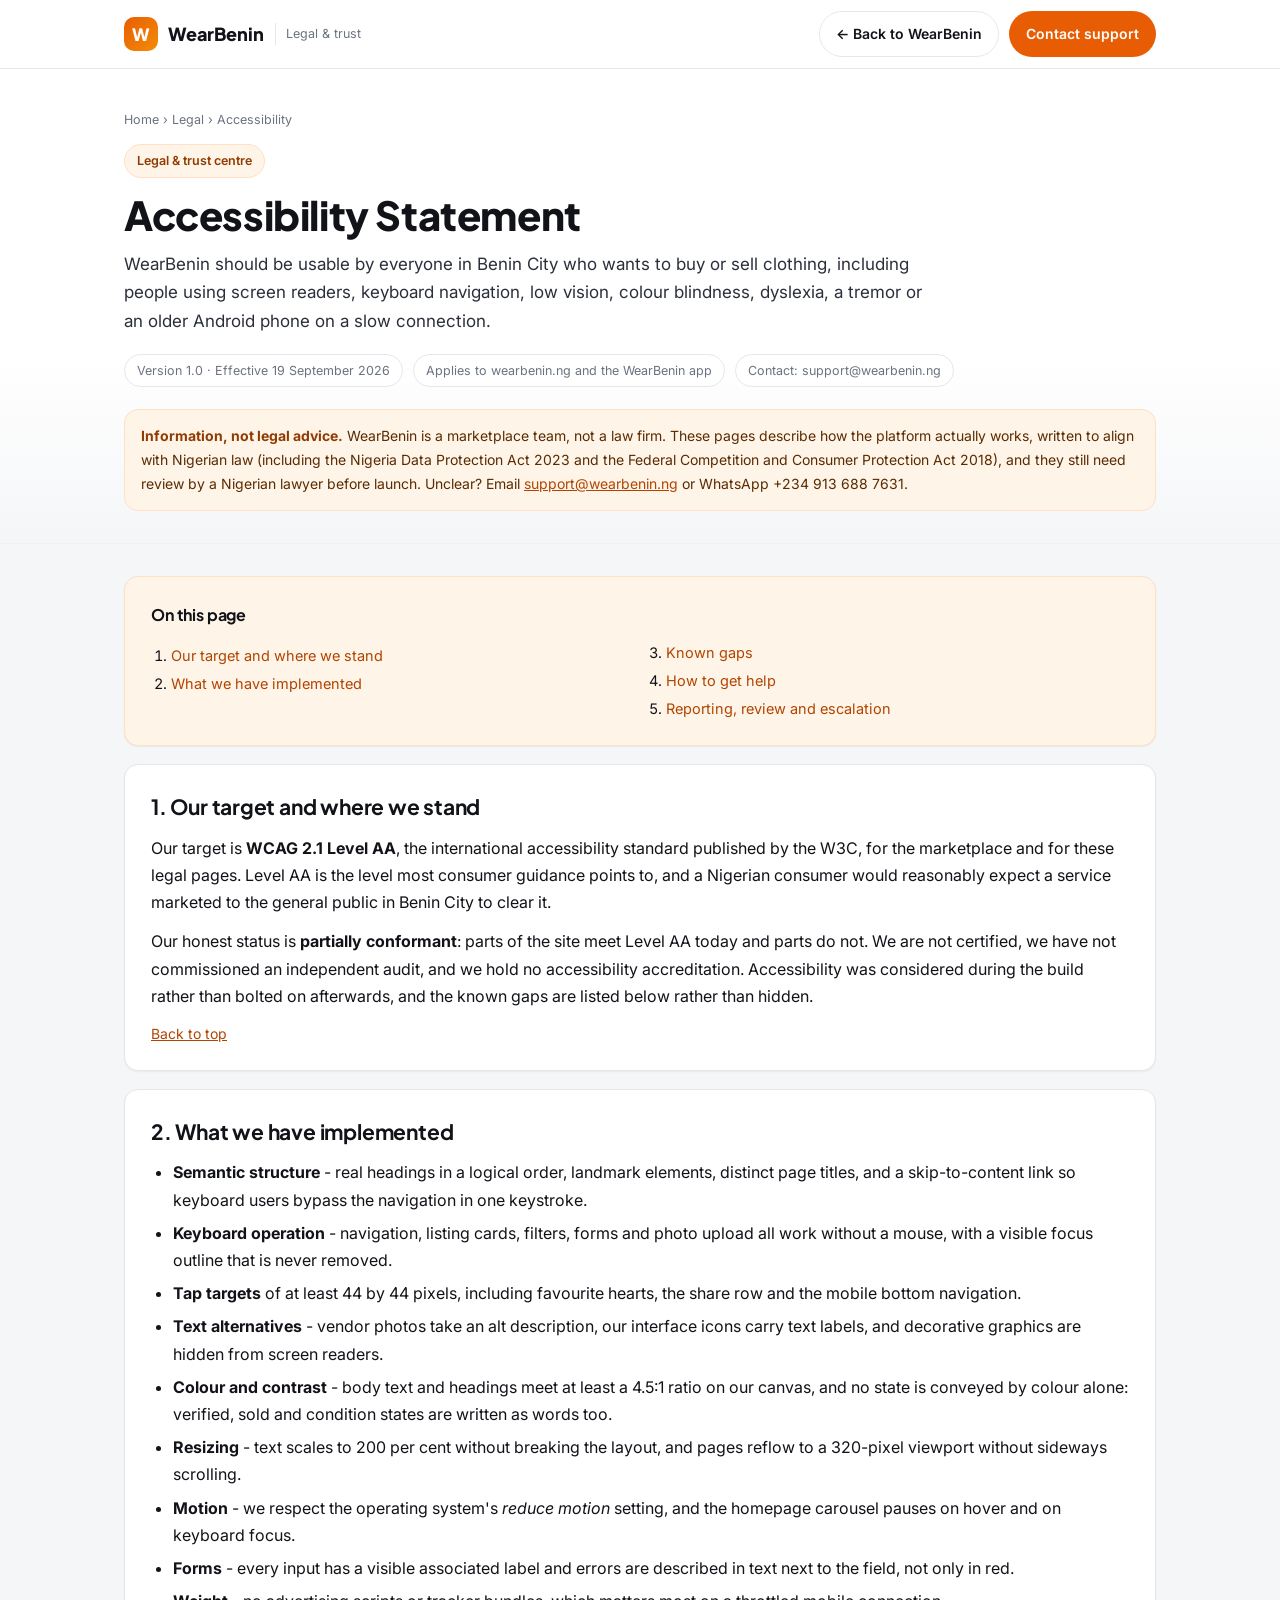
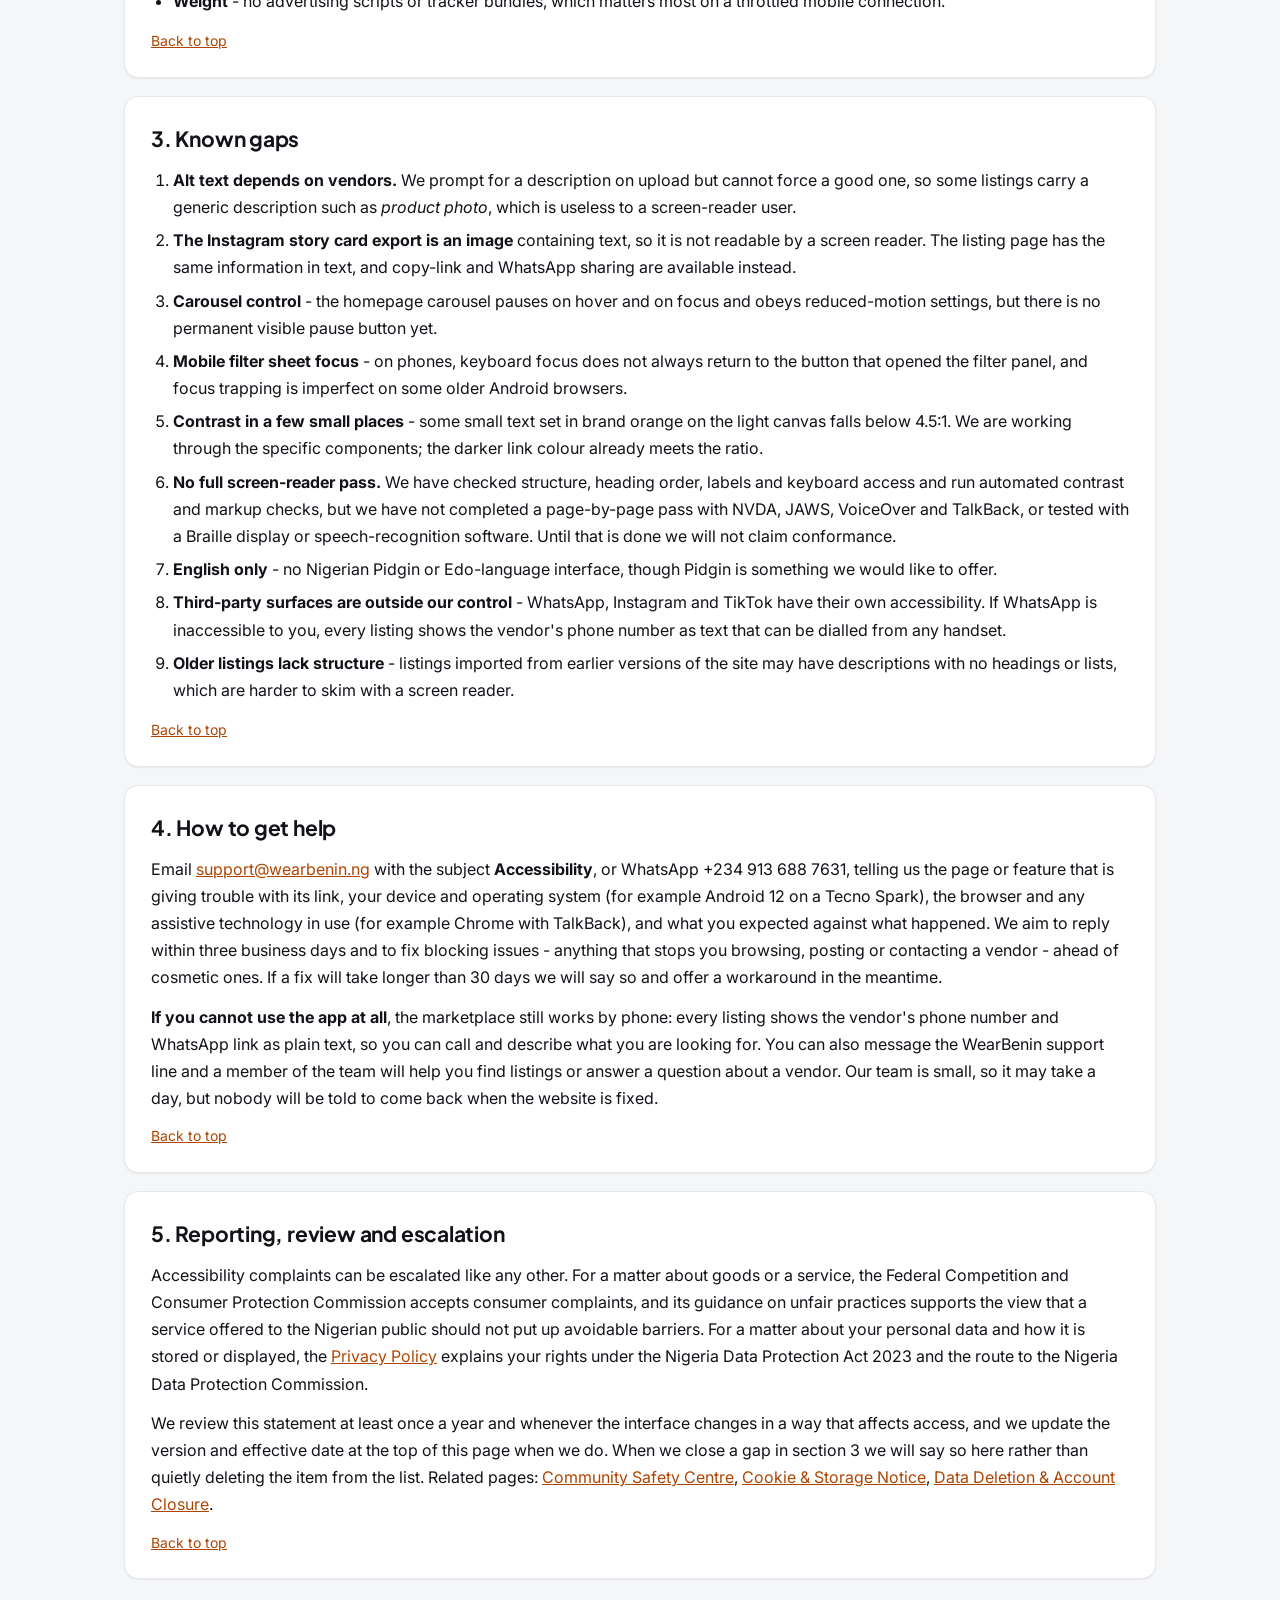
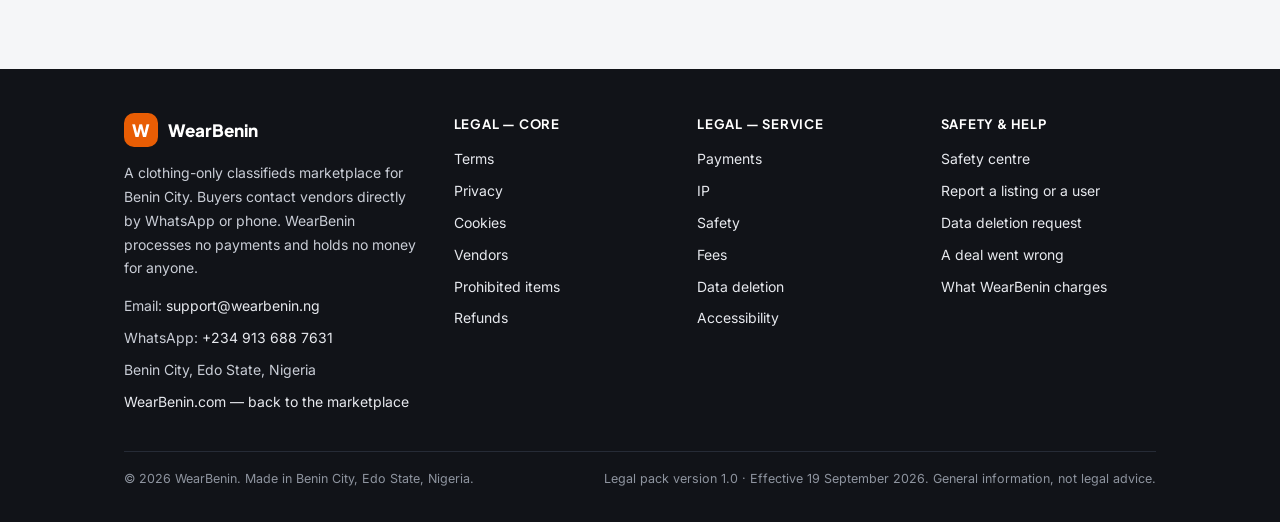
==== legal/accessibility.html @ 6ab91d19 "WearBenin frontend (static SPA + legal pages)" ====
<!DOCTYPE html>
<html lang="en-NG">
<head>
<meta charset="utf-8">
<meta name="viewport" content="width=device-width, initial-scale=1">
<title>Accessibility Statement &middot; WearBenin</title>
<meta name="description" content="WearBenin accessibility statement: WCAG 2.1 AA as our target, what we have built, the gaps we know about, and how to ask for help.">
<meta name="robots" content="index,follow">
<meta property="og:type" content="article">
<meta property="og:site_name" content="WearBenin">
<meta property="og:title" content="Accessibility Statement &middot; WearBenin">
<meta property="og:description" content="WearBenin accessibility statement: WCAG 2.1 AA as our target, what we have built, the gaps we know about, and how to ask for help.">
<meta name="theme-color" content="#E85D04">
<link rel="preconnect" href="https://fonts.googleapis.com">
<link rel="preconnect" href="https://fonts.gstatic.com" crossorigin>
<link href="https://fonts.googleapis.com/css2?family=Inter:wght@400;500;600;700&family=Plus+Jakarta+Sans:wght@600;700;800&display=swap" rel="stylesheet">
<style>
*,*::before,*::after{box-sizing:border-box}
:root{
  --ink:#111318;--ink-2:#2A2F3A;--muted:#6B7280;--line:#E5E7EB;--line-2:#F0F1F4;
  --canvas:#F5F6F8;--surface:#FFF;--brand:#E85D04;--brand-2:#F48C06;--brand-soft:#FFF4E8;
  --green:#12A150;--amber:#F59E0B;--red:#DC2626;--star:#F59E0B;
  --r-sm:10px;--r-md:14px;--r-lg:20px;--r-pill:999px;
  --sh-sm:0 1px 2px rgba(17,19,24,.06);--sh-md:0 4px 16px rgba(17,19,24,.08);--sh-lg:0 12px 32px rgba(17,19,24,.12);
}
html{-webkit-text-size-adjust:100%}
body{margin:0;background:var(--canvas);color:var(--ink);
  font-family:Inter,-apple-system,BlinkMacSystemFont,"Segoe UI",Roboto,Helvetica,Arial,sans-serif;
  font-size:16px;line-height:1.7;-webkit-font-smoothing:antialiased}
h1,h2,h3,h4,.brand-name{font-family:"Plus Jakarta Sans",Inter,-apple-system,"Segoe UI",sans-serif;letter-spacing:-.01em}
a{color:#B04502}
a:hover{color:var(--brand)}
:focus-visible{outline:3px solid var(--brand);outline-offset:2px;border-radius:4px}
.skip{position:absolute;left:-9999px;top:0;background:#fff;color:var(--ink);padding:10px 14px;z-index:99;border-radius:0 0 var(--r-sm) 0}
.skip:focus{left:0}
.wrap{max-width:1080px;margin:0 auto;padding:0 24px}
/* ---------- header ---------- */
.top{position:sticky;top:0;z-index:40;background:rgba(255,255,255,.94);backdrop-filter:blur(8px);border-bottom:1px solid var(--line)}
.top-in{display:flex;align-items:center;gap:16px;justify-content:space-between;min-height:68px;flex-wrap:wrap;padding-top:8px;padding-bottom:8px}
.brand{display:flex;align-items:center;gap:10px;text-decoration:none;color:var(--ink)}
.mark{width:34px;height:34px;border-radius:10px;background:linear-gradient(135deg,var(--brand),var(--brand-2));
  color:#fff;display:grid;place-items:center;font-weight:800;font-size:17px;font-family:"Plus Jakarta Sans",sans-serif}
.brand-name{font-weight:800;font-size:18px}
.brand-tag{font-size:12.5px;color:var(--muted);border-left:1px solid var(--line);padding-left:10px;margin-left:2px}
.top-actions{display:flex;align-items:center;gap:10px;flex-wrap:wrap}
.btn{display:inline-flex;align-items:center;gap:8px;padding:10px 16px;border-radius:var(--r-pill);font-size:14px;
  font-weight:600;text-decoration:none;border:1px solid transparent;min-height:44px}
.btn-primary{background:var(--brand);color:#fff}
.btn-primary:hover{background:#C94F03;color:#fff}
.btn-ghost{background:#fff;color:var(--ink);border-color:var(--line)}
.btn-ghost:hover{border-color:#d7dae0;color:var(--ink)}
/* ---------- hero ---------- */
.hero{background:linear-gradient(180deg,#fff 0%,#fff 60%,var(--canvas) 100%);border-bottom:1px solid var(--line-2);padding:40px 0 32px}
.crumbs{font-size:12.5px;color:var(--muted);margin:0 0 14px;text-transform:none}
.crumbs a{color:var(--muted);text-decoration:none}
.crumbs a:hover{color:var(--brand)}
.kicker{display:inline-block;background:var(--brand-soft);color:#8F3B01;border:1px solid #FFE0C2;
  border-radius:var(--r-pill);padding:5px 12px;font-size:12.5px;font-weight:600;margin:0 0 14px}
h1{font-size:clamp(28px,4.2vw,40px);line-height:1.15;margin:0 0 12px;font-weight:800}
.lede{font-size:17px;color:var(--ink-2);max-width:74ch;margin:0 0 18px}
.meta{display:flex;gap:10px;flex-wrap:wrap;font-size:12.5px;color:var(--muted)}
.meta span{background:#fff;border:1px solid var(--line);border-radius:var(--r-pill);padding:5px 12px}
.note{margin:22px 0 0;border:1px solid #FFE0C2;background:var(--brand-soft);border-radius:var(--r-md);padding:14px 16px;font-size:14px;color:#5A2B02}
.note strong{color:#8F3B01}
/* ---------- body ---------- */
main{padding:32px 0 64px}
.card{background:var(--surface);border:1px solid var(--line);border-radius:var(--r-md);padding:24px 26px;box-shadow:var(--sh-sm);margin:0 0 18px}
.toc{background:var(--brand-soft);border-color:#FFE0C2}
.toc h2{margin-top:0;font-size:16px}
.toc ol{margin:0;padding-left:20px;columns:2;column-gap:32px}
.toc li{margin:3px 0;font-size:14.5px}
.toc a{text-decoration:none}
.toc a:hover{text-decoration:underline}
section h2{font-size:21px;margin:0 0 10px;font-weight:700}
section h3{font-size:17px;margin:22px 0 8px;font-weight:700}
section p{margin:0 0 12px}
section ul,section ol{margin:0 0 14px;padding-left:22px}
section li{margin:6px 0}
.table-wrap{overflow-x:auto;margin:0 0 14px}
table{border-collapse:collapse;width:100%;font-size:14.5px;min-width:460px}
th,td{border:1px solid var(--line);padding:9px 12px;text-align:left;vertical-align:top}
th{background:#FAFAFB;font-weight:600}
.callout{border-left:4px solid var(--brand);background:#FFFAF5;border-radius:0 var(--r-sm) var(--r-sm) 0;padding:12px 16px;margin:0 0 14px;font-size:14.5px}
.callout.warn{border-left-color:var(--red);background:#FEF4F4}
.callout.ok{border-left-color:var(--green);background:#F2FBF6}
.callout strong{display:inline}
.tag{display:inline-block;font-size:12px;font-weight:600;border-radius:var(--r-pill);padding:2px 10px;background:var(--brand-soft);color:#8F3B01;border:1px solid #FFE0C2}
.tag.no{background:#FEF4F4;color:#9B1C1C;border-color:#FBD5D5}
.tag.yes{background:#F2FBF6;color:#0B6B36;border-color:#C7EBD6}
.contact-grid{display:grid;grid-template-columns:repeat(auto-fit,minmax(220px,1fr));gap:12px;margin:0 0 14px}
.contact-grid div{background:#FAFAFB;border:1px solid var(--line);border-radius:var(--r-sm);padding:12px 14px;font-size:14.5px}
.contact-grid b{display:block;font-size:12.5px;color:var(--muted);text-transform:uppercase;letter-spacing:.04em;margin-bottom:3px}
.backtop{font-size:14px;margin:0}
/* ---------- footer ---------- */
footer.site{background:var(--ink);color:#C9CDD6;padding:44px 0 26px;margin-top:8px;font-size:14px}
footer.site a{color:#E7E9EE;text-decoration:none}
footer.site a:hover{color:var(--brand-2);text-decoration:underline}
.fgrid{display:grid;grid-template-columns:1.4fr 1fr 1fr 1fr;gap:28px}
footer.site h3{color:#fff;font-size:13px;text-transform:uppercase;letter-spacing:.06em;margin:0 0 12px}
footer.site ul{list-style:none;margin:0;padding:0}
footer.site li{margin:0 0 8px}
.fbrand{display:flex;align-items:center;gap:10px;margin-bottom:12px}
.fbrand .mark{background:var(--brand)}
.fbrand span{color:#fff;font-weight:800;font-size:17px;font-family:"Plus Jakarta Sans",sans-serif}
.fbot{border-top:1px solid #262B36;margin-top:30px;padding-top:16px;font-size:12.5px;color:#8E949F;display:flex;justify-content:space-between;gap:14px;flex-wrap:wrap}
.fbot p{margin:0 0 6px}
@media (max-width:900px){.fgrid{grid-template-columns:1fr 1fr}.toc ol{columns:1}}
@media (max-width:560px){.fgrid{grid-template-columns:1fr}.wrap{padding:0 16px}.card{padding:18px 16px}.brand-tag{display:none}}
@media print{.top,.toc,.backtop,footer.site{display:none}.card{box-shadow:none;border-color:#ccc}}
</style>
</head>
<body>
<a class="skip" href="#main">Skip to main content</a>
<header class="top">
  <div class="wrap top-in">
    <a class="brand" href="/">
      <span class="mark" aria-hidden="true">W</span>
      <span class="brand-name">WearBenin</span>
      <span class="brand-tag">Legal &amp; trust</span>
    </a>
    <div class="top-actions">
      <a class="btn btn-ghost" href="/">&larr; Back to WearBenin</a>
      <a class="btn btn-primary" href="mailto:support@wearbenin.ng">Contact support</a>
    </div>
  </div>
</header>
<div class="hero">
  <div class="wrap">
    <p class="crumbs"><a href="/">Home</a> &rsaquo; <a href="accessibility.html">Legal</a> &rsaquo; Accessibility</p>
    <p class="kicker">Legal &amp; trust centre</p>
    <h1>Accessibility Statement</h1>
    <p class="lede">WearBenin should be usable by everyone in Benin City who wants to buy or sell clothing, including people using screen readers, keyboard navigation, low vision, colour blindness, dyslexia, a tremor or an older Android phone on a slow connection.</p>
    <p class="meta"><span>Version 1.0 &middot; Effective 19 September 2026</span><span>Applies to wearbenin.ng and the WearBenin app</span><span>Contact: support@wearbenin.ng</span></p>
    <p class="note"><strong>Information, not legal advice.</strong> WearBenin is a marketplace team, not a law firm. These pages describe how the platform actually works, written to align with Nigerian law (including the Nigeria Data Protection Act 2023 and the Federal Competition and Consumer Protection Act 2018), and they still need review by a Nigerian lawyer before launch. Unclear? Email <a href="mailto:support@wearbenin.ng">support@wearbenin.ng</a> or WhatsApp +234 913 688 7631.</p>
  </div>
</div>
<main id="main">
  <div class="wrap">
      <nav class="card toc" aria-labelledby="toc-h">
        <h2 id="toc-h">On this page</h2>
        <ol>
        <li><a href="#target">Our target and where we stand</a></li>

        <li><a href="#done">What we have implemented</a></li>

        <li><a href="#gaps">Known gaps</a></li>

        <li><a href="#help">How to get help</a></li>

        <li><a href="#review">Reporting, review and escalation</a></li>

        </ol>
      </nav>
      <section class="card" id="target">
        <h2>1. Our target and where we stand</h2>
<p>Our target is <strong>WCAG 2.1 Level AA</strong>, the international accessibility standard published by the W3C, for the marketplace and for these legal pages. Level AA is the level most consumer guidance points to, and a Nigerian consumer would reasonably expect a service marketed to the general public in Benin City to clear it.</p>
<p>Our honest status is <strong>partially conformant</strong>: parts of the site meet Level AA today and parts do not. We are not certified, we have not commissioned an independent audit, and we hold no accessibility accreditation. Accessibility was considered during the build rather than bolted on afterwards, and the known gaps are listed below rather than hidden.</p>
        <p class="backtop"><a href="#main">Back to top</a></p>
      </section>
      <section class="card" id="done">
        <h2>2. What we have implemented</h2>
<ul>
<li><strong>Semantic structure</strong> - real headings in a logical order, landmark elements, distinct page titles, and a skip-to-content link so keyboard users bypass the navigation in one keystroke.</li>
<li><strong>Keyboard operation</strong> - navigation, listing cards, filters, forms and photo upload all work without a mouse, with a visible focus outline that is never removed.</li>
<li><strong>Tap targets</strong> of at least 44 by 44 pixels, including favourite hearts, the share row and the mobile bottom navigation.</li>
<li><strong>Text alternatives</strong> - vendor photos take an alt description, our interface icons carry text labels, and decorative graphics are hidden from screen readers.</li>
<li><strong>Colour and contrast</strong> - body text and headings meet at least a 4.5:1 ratio on our canvas, and no state is conveyed by colour alone: verified, sold and condition states are written as words too.</li>
<li><strong>Resizing</strong> - text scales to 200 per cent without breaking the layout, and pages reflow to a 320-pixel viewport without sideways scrolling.</li>
<li><strong>Motion</strong> - we respect the operating system's <em>reduce motion</em> setting, and the homepage carousel pauses on hover and on keyboard focus.</li>
<li><strong>Forms</strong> - every input has a visible associated label and errors are described in text next to the field, not only in red.</li>
<li><strong>Weight</strong> - no advertising scripts or tracker bundles, which matters most on a throttled mobile connection.</li>
</ul>
        <p class="backtop"><a href="#main">Back to top</a></p>
      </section>
      <section class="card" id="gaps">
        <h2>3. Known gaps</h2>
<ol>
<li><strong>Alt text depends on vendors.</strong> We prompt for a description on upload but cannot force a good one, so some listings carry a generic description such as <em>product photo</em>, which is useless to a screen-reader user.</li>
<li><strong>The Instagram story card export is an image</strong> containing text, so it is not readable by a screen reader. The listing page has the same information in text, and copy-link and WhatsApp sharing are available instead.</li>
<li><strong>Carousel control</strong> - the homepage carousel pauses on hover and on focus and obeys reduced-motion settings, but there is no permanent visible pause button yet.</li>
<li><strong>Mobile filter sheet focus</strong> - on phones, keyboard focus does not always return to the button that opened the filter panel, and focus trapping is imperfect on some older Android browsers.</li>
<li><strong>Contrast in a few small places</strong> - some small text set in brand orange on the light canvas falls below 4.5:1. We are working through the specific components; the darker link colour already meets the ratio.</li>
<li><strong>No full screen-reader pass.</strong> We have checked structure, heading order, labels and keyboard access and run automated contrast and markup checks, but we have not completed a page-by-page pass with NVDA, JAWS, VoiceOver and TalkBack, or tested with a Braille display or speech-recognition software. Until that is done we will not claim conformance.</li>
<li><strong>English only</strong> - no Nigerian Pidgin or Edo-language interface, though Pidgin is something we would like to offer.</li>
<li><strong>Third-party surfaces are outside our control</strong> - WhatsApp, Instagram and TikTok have their own accessibility. If WhatsApp is inaccessible to you, every listing shows the vendor's phone number as text that can be dialled from any handset.</li>
<li><strong>Older listings lack structure</strong> - listings imported from earlier versions of the site may have descriptions with no headings or lists, which are harder to skim with a screen reader.</li>
</ol>
        <p class="backtop"><a href="#main">Back to top</a></p>
      </section>
      <section class="card" id="help">
        <h2>4. How to get help</h2>
<p>Email <a href='mailto:support@wearbenin.ng?subject=Accessibility'>support@wearbenin.ng</a> with the subject <strong>Accessibility</strong>, or WhatsApp +234 913 688 7631, telling us the page or feature that is giving trouble with its link, your device and operating system (for example Android 12 on a Tecno Spark), the browser and any assistive technology in use (for example Chrome with TalkBack), and what you expected against what happened. We aim to reply within three business days and to fix blocking issues - anything that stops you browsing, posting or contacting a vendor - ahead of cosmetic ones. If a fix will take longer than 30 days we will say so and offer a workaround in the meantime.</p>
<p><strong>If you cannot use the app at all</strong>, the marketplace still works by phone: every listing shows the vendor's phone number and WhatsApp link as plain text, so you can call and describe what you are looking for. You can also message the WearBenin support line and a member of the team will help you find listings or answer a question about a vendor. Our team is small, so it may take a day, but nobody will be told to come back when the website is fixed.</p>
        <p class="backtop"><a href="#main">Back to top</a></p>
      </section>
      <section class="card" id="review">
        <h2>5. Reporting, review and escalation</h2>
<p>Accessibility complaints can be escalated like any other. For a matter about goods or a service, the Federal Competition and Consumer Protection Commission accepts consumer complaints, and its guidance on unfair practices supports the view that a service offered to the Nigerian public should not put up avoidable barriers. For a matter about your personal data and how it is stored or displayed, the <a href='privacy.html'>Privacy Policy</a> explains your rights under the Nigeria Data Protection Act 2023 and the route to the Nigeria Data Protection Commission.</p>
<p>We review this statement at least once a year and whenever the interface changes in a way that affects access, and we update the version and effective date at the top of this page when we do. When we close a gap in section 3 we will say so here rather than quietly deleting the item from the list. Related pages: <a href='community-safety.html'>Community Safety Centre</a>, <a href='cookies.html'>Cookie &amp; Storage Notice</a>, <a href='data-deletion.html'>Data Deletion &amp; Account Closure</a>.</p>
        <p class="backtop"><a href="#main">Back to top</a></p>
      </section>
  </div>
</main>
  <footer class="site">
    <div class="wrap">
      <div class="fgrid">
        <div>
          <div class="fbrand"><span class="mark" aria-hidden="true">W</span><span>WearBenin</span></div>
          <p>A clothing-only classifieds marketplace for Benin City. Buyers contact vendors directly by WhatsApp or phone. WearBenin processes no payments and holds no money for anyone.</p>
          <ul>
            <li>Email: <a href="mailto:support@wearbenin.ng">support@wearbenin.ng</a></li>
            <li>WhatsApp: <a href="https://wa.me/2349136887631" rel="noopener" target="_blank">+234 913 688 7631</a></li>
            <li>Benin City, Edo State, Nigeria</li>
            <li><a href="/">WearBenin.com &mdash; back to the marketplace</a></li>
          </ul>
        </div>
        <div>
          <h3>Legal &mdash; core</h3>
          <ul>
          <li><a href="terms.html">Terms</a></li>
          <li><a href="privacy.html">Privacy</a></li>
          <li><a href="cookies.html">Cookies</a></li>
          <li><a href="vendor-agreement.html">Vendors</a></li>
          <li><a href="prohibited-items.html">Prohibited items</a></li>
          <li><a href="refunds-disputes.html">Refunds</a></li>
          </ul>
        </div>
        <div>
          <h3>Legal &mdash; service</h3>
          <ul>
          <li><a href="payments-delivery.html">Payments</a></li>
          <li><a href="ip-takedown.html">IP</a></li>
          <li><a href="community-safety.html">Safety</a></li>
          <li><a href="fees.html">Fees</a></li>
          <li><a href="data-deletion.html">Data deletion</a></li>
          <li><a href="accessibility.html" aria-current="page">Accessibility</a></li>
          </ul>
        </div>
        <div>
          <h3>Safety &amp; help</h3>
          <ul>
            <li><a href="community-safety.html">Safety centre</a></li>
            <li><a href="mailto:support@wearbenin.ng?subject=Report%20abuse%20on%20WearBenin">Report a listing or a user</a></li>
            <li><a href="mailto:support@wearbenin.ng?subject=Data%20deletion%20request">Data deletion request</a></li>
            <li><a href="refunds-disputes.html">A deal went wrong</a></li>
            <li><a href="fees.html">What WearBenin charges</a></li>
          </ul>
        </div>
      </div>
      <div class="fbot">
        <p>&copy; 2026 WearBenin. Made in Benin City, Edo State, Nigeria.</p>
        <p>Legal pack version 1.0 &middot; Effective 19 September 2026. General information, not legal advice.</p>
      </div>
    </div>
  </footer>

</body>
</html>
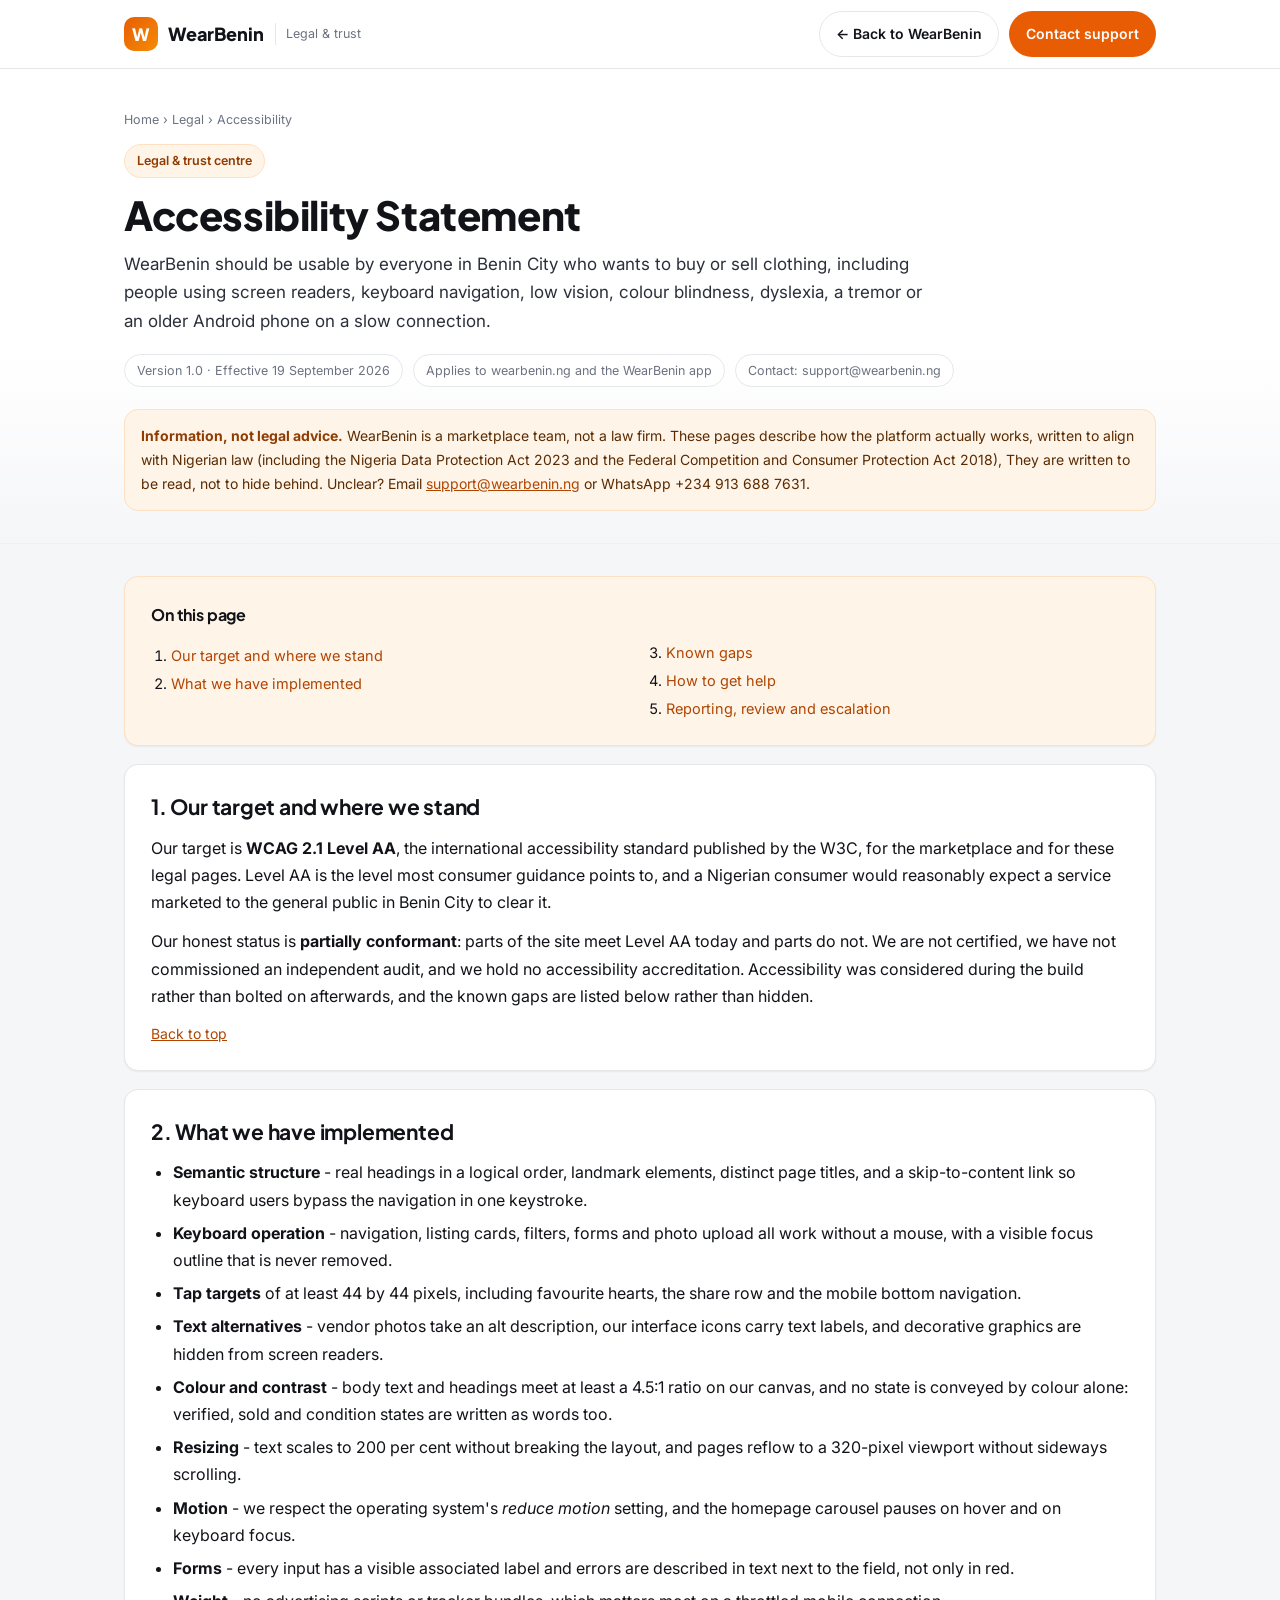
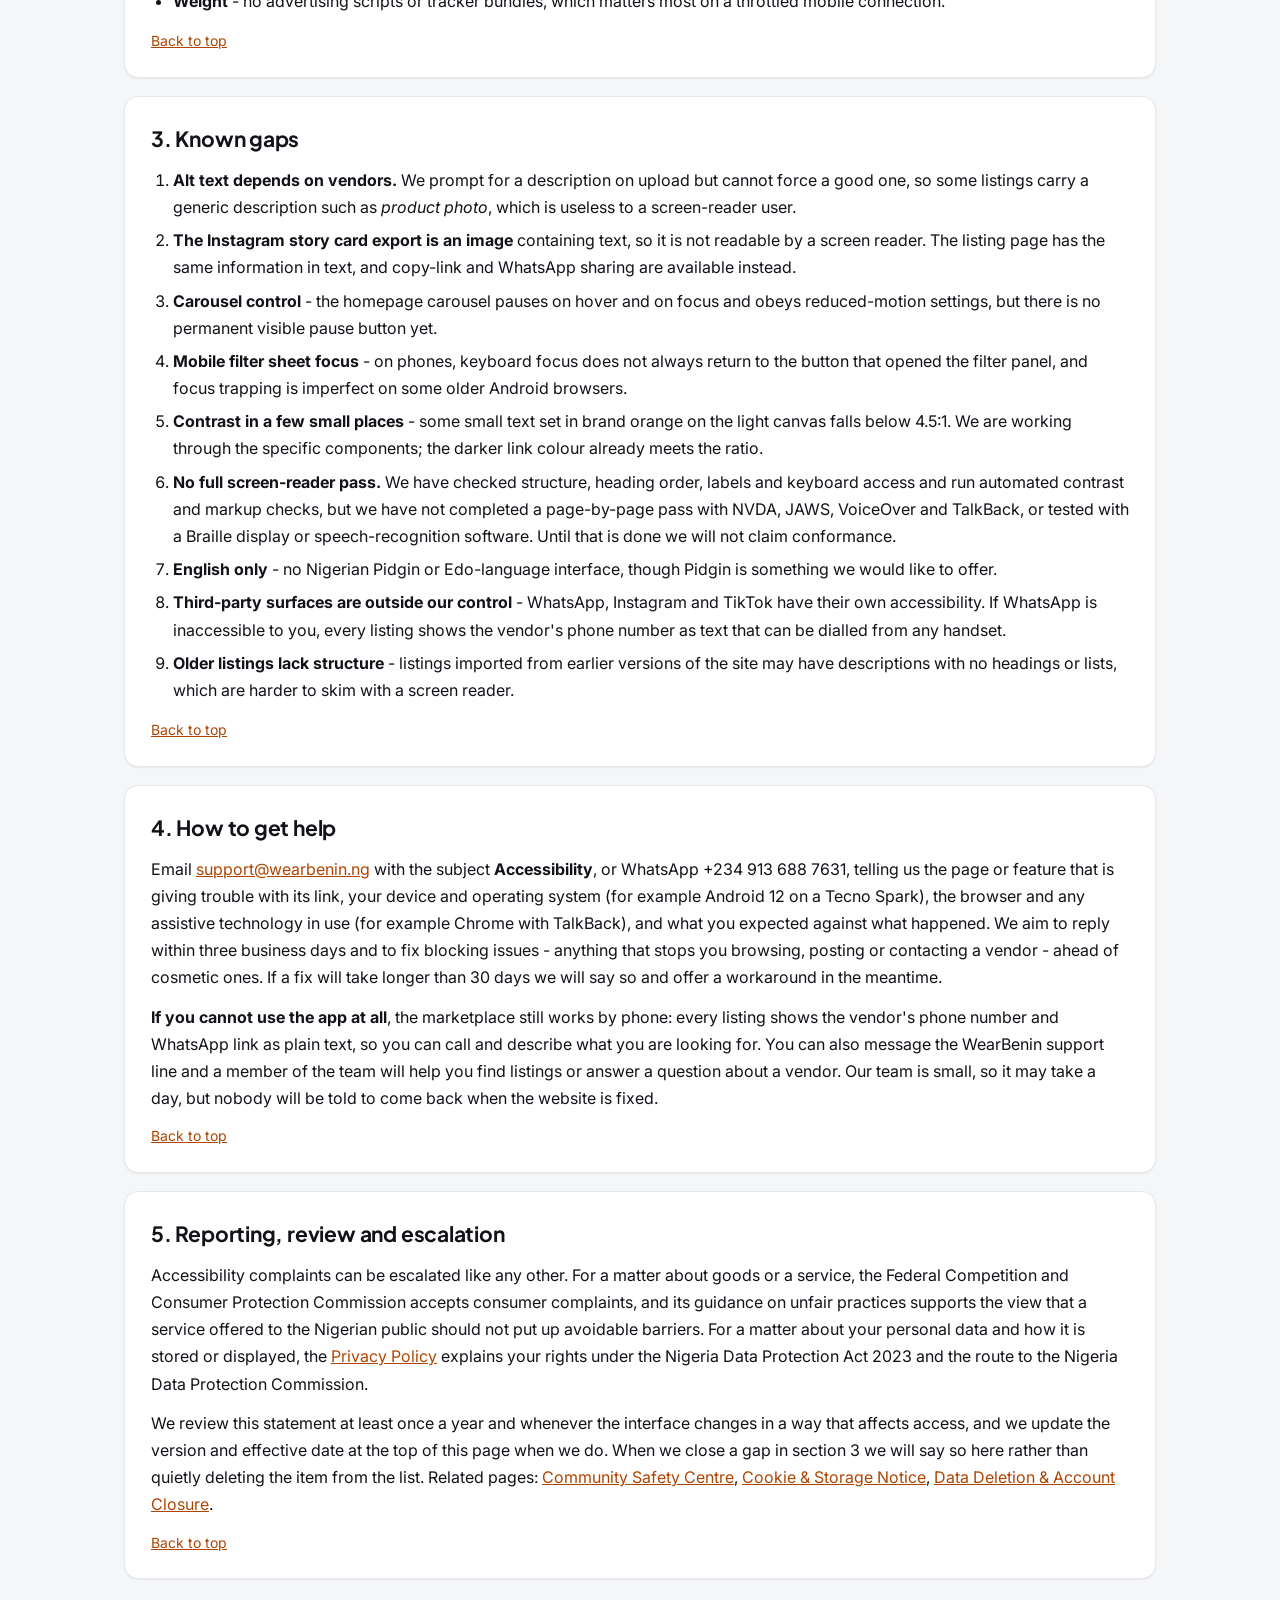
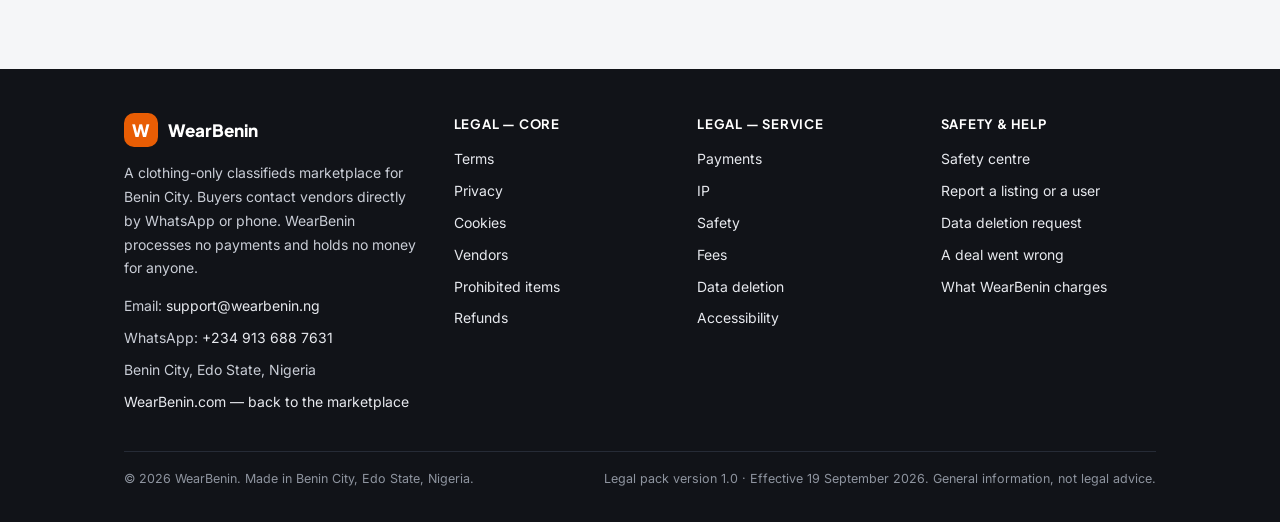
==== commit 5b13bd49: "Deploy 2026-09-28T18:25:40Z" ====
--- a/legal/accessibility.html
+++ b/legal/accessibility.html
@@ -131,7 +131,7 @@
     <h1>Accessibility Statement</h1>
     <p class="lede">WearBenin should be usable by everyone in Benin City who wants to buy or sell clothing, including people using screen readers, keyboard navigation, low vision, colour blindness, dyslexia, a tremor or an older Android phone on a slow connection.</p>
     <p class="meta"><span>Version 1.0 &middot; Effective 19 September 2026</span><span>Applies to wearbenin.ng and the WearBenin app</span><span>Contact: support@wearbenin.ng</span></p>
-    <p class="note"><strong>Information, not legal advice.</strong> WearBenin is a marketplace team, not a law firm. These pages describe how the platform actually works, written to align with Nigerian law (including the Nigeria Data Protection Act 2023 and the Federal Competition and Consumer Protection Act 2018), and they still need review by a Nigerian lawyer before launch. Unclear? Email <a href="mailto:support@wearbenin.ng">support@wearbenin.ng</a> or WhatsApp +234 913 688 7631.</p>
+    <p class="note"><strong>Information, not legal advice.</strong> WearBenin is a marketplace team, not a law firm. These pages describe how the platform actually works, written to align with Nigerian law (including the Nigeria Data Protection Act 2023 and the Federal Competition and Consumer Protection Act 2018), They are written to be read, not to hide behind. Unclear? Email <a href="mailto:support@wearbenin.ng">support@wearbenin.ng</a> or WhatsApp +234 913 688 7631.</p>
   </div>
 </div>
 <main id="main">
